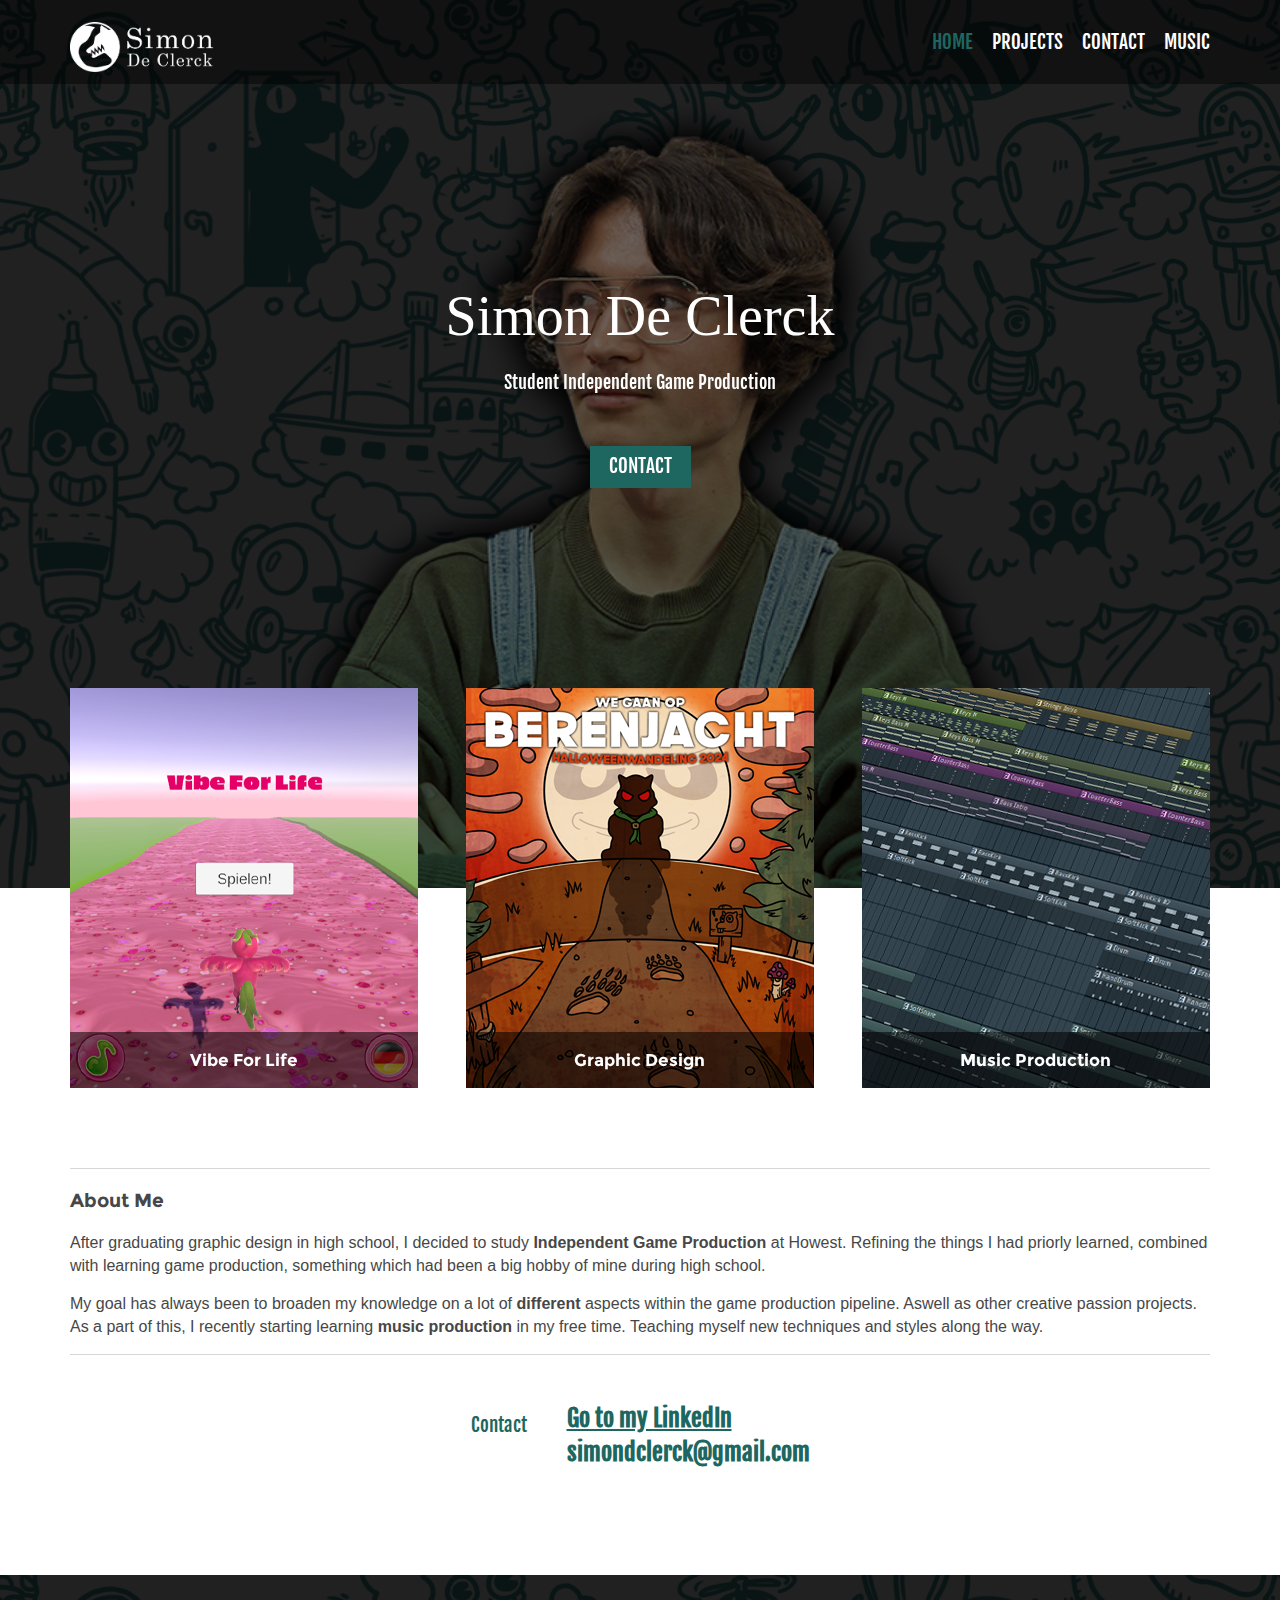
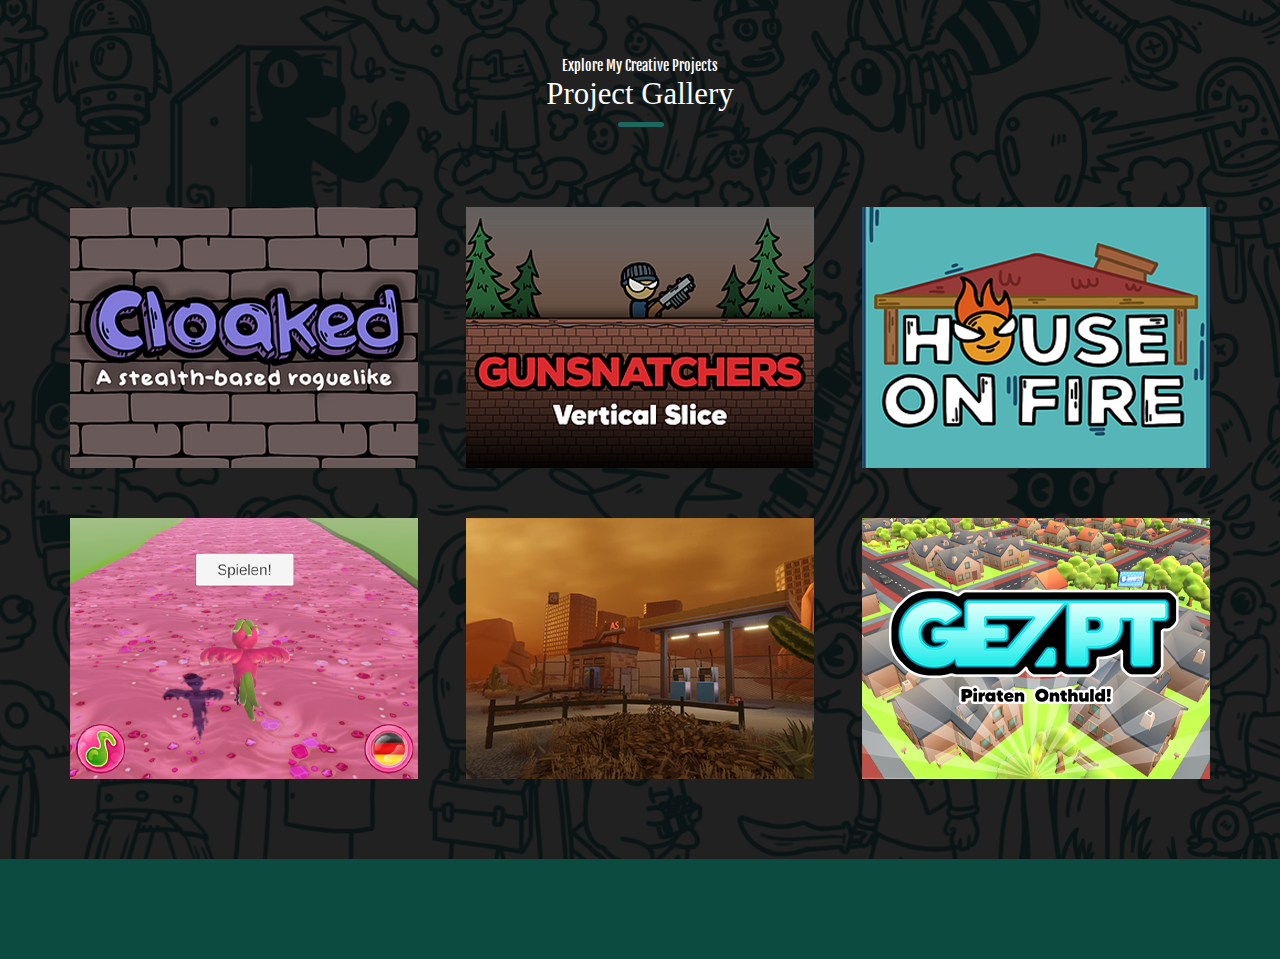
==== index.html @ 90fd7527 "Add files via upload" ====
<!DOCTYPE html>
<!--
Template Name: Nocobot
Author: <a href="https://www.os-templates.com/">OS Templates</a>
Author URI: https://www.os-templates.com/
Copyright: OS-Templates.com
Licence: Free to use under our free template licence terms
Licence URI: https://www.os-templates.com/template-terms
-->
<html lang="en">
<head>
<title>Simon De Clerck</title>
<meta charset="utf-8">
<meta name="viewport" content="width=device-width, initial-scale=1.0, maximum-scale=1.0, user-scalable=no">
<link href="layout/styles/layout.css" rel="stylesheet" type="text/css" media="all">
<link rel="icon" type="image/x-icon" href="images/icon.png">
</head>
<body id="top">
</div>
<!-- Top Background Image Wrapper -->
<div class="bgded" style="background-image:url('images/demo/backgrounds/01.png');"> 
  <!-- ################################################################################################ -->
  <div class="wrapper row1">
    <header id="header" class="hoc clear">
      <div id="logo" class="fl_left"> 
        <!-- ################################################################################################ -->
        <img class="navicon" src="images/nav_icon.png">
        <!-- ################################################################################################ -->
      </div>
      <nav id="mainav" class="fl_right"> 
        <!-- ################################################################################################ -->
        <ul class="clear">
          <li class="active"><a href="index.html">Home</a></li>
          <li><a href="index.html#projects">Projects</a></li>
          <li><a href="index.html#contact">Contact</a></li>
          <li><a href="pages/music.html">Music</a></li>
        </ul>
        <!-- ################################################################################################ -->
      </nav>
    </header>
  </div>
  <!-- ################################################################################################ -->
  <!-- ################################################################################################ -->
  <!-- ################################################################################################ -->
  <div class="picture-frame">
    <img class="picture" src="images/demo/picture.png" alt="">
  </div>
  <div class="overlay">
    <div id="pageintro" class="hoc clear"> 
      <!-- ################################################################################################ -->
      <article>
        <h3 class="heading">Simon De Clerck</h3>
        <p style="font-size: large; font-weight: 500;">Student Independent Game Production</p>
        <footer><a class="btn" href="#contact">Contact</a></footer>
      </article>
      <!-- ################################################################################################ -->
    </div>
  </div>
  <!-- ################################################################################################ -->
</div>
<!-- End Top Background Image Wrapper -->
<!-- ################################################################################################ -->
<!-- ################################################################################################ -->
<!-- ################################################################################################ -->
<div class="wrapper row3">
  <main class="hoc container clear"> 
    <!-- main body -->
    <!-- ################################################################################################ -->
    <section id="introblocks">
      <ul class="nospace group btmspace-80">
        <li class="one_third first">
          <figure><a class="imgover" href="pages/vibe_for_life.html"><img src="images/intro/intro_vibe_for_life.png" alt=""></a>
            <figcaption>
              <h6 class="heading" style="font-family: 'MontserratBold', sans-serif;">Vibe For Life</h6>
              <div>
                <p class="textblock">My groups' current client project where we work for WinForLife.</p>
              </div>
            </figcaption>
          </figure>
        </li>
        <li class="one_third">
          <figure><a class="imgover" href="pages/graphic_design.html"><img src="images/intro/intro_graphic.png" alt=""></a>
            <figcaption>
              <h6 class="heading" style="font-family: 'MontserratBold', sans-serif;">Graphic Design</h6>
              <div>
                <p class="textblock">A collection of work made for my scouts or other free-time creations.</p>
              </div>
            </figcaption>
          </figure>
        </li>
        <li class="one_third">
          <figure><a class="imgover" href="pages/music.html"><img src="images/intro/intro_music_production.png" alt=""></a>
            <figcaption>
              <h6 class="heading" style="font-family: 'MontserratBold', sans-serif;">Music Production</h6>
              <div>
                <p class="textblock">A passion project that has found it's way into game projects.</p>
              </div>
            </figcaption>
          </figure>
        </li>
      </ul>
    </section>
    <!-- ################################################################################################ -->
    <hr class="btmspace-20" id="about">
    <!-- ################################################################################################ -->
    <div style="justify-content: center; align-items: center;">
      <h3>About Me</h3>
      <p class="textblock">After graduating graphic design in high school, I decided to study <strong>Independent Game Production</strong> at Howest. Refining the things I had priorly learned, combined with learning game production, something which had been a big hobby of mine during high school.</p>
      <p class="textblock">My goal has always been to broaden my knowledge on a lot of <strong>different</strong> aspects within the game production pipeline. Aswell as other creative passion projects. As a part of this, I recently starting learning <strong>music production</strong> in my free time. Teaching myself new techniques and styles along the way.</p>
    </div>
    <!-- ################################################################################################ -->
    <hr class="btmspace-20" id="contact">
    <!-- ################################################################################################ -->
    <section class="group">
      <div style="display: flex;justify-content: center; align-items: center;">
        <h6 class="heading"><a>Contact</a></h6>
        <ul>
          <li class="contact_list_item"><a href="https://www.linkedin.com/in/simon-de-clerck-29823b2b0/"><p class="contact_list" style="text-decoration: underline;">Go to my LinkedIn</p></a></li>
          <li class="contact_list_item"><a><p class="contact_list">simondclerck@gmail.com</p></a></li>
        </ul>
      </div>
    </section>
    <!-- ################################################################################################ -->
    <!-- / main body -->
    <div class="clear"></div>
  </main>
</div>
<!-- ################################################################################################ -->
<!-- ################################################################################################ -->
<!-- ################################################################################################ -->
<div class="bgded overlay" style="background-image:url('images/demo/backgrounds/01.png');">
  <figure class="hoc container clear imgroup"> 
    <!-- ################################################################################################ -->
    <figcaption class="sectiontitle">
      <p class="nospace font-xs">Explore My Creative Projects</p>
      <p class="heading underline font-x2" id="projects">Project Gallery</p>
    </figcaption>
    <ul class="nospace group">
      <li class="one_third"><a class="imgover" href="pages/cloaked.html"><img src="images/gallery/gal_cloaked.png" alt=""></a></li>
      <li class="one_third"><a class="imgover" href="pages/gunsnatchers.html"><img src="images/gallery/gal_gunsnatchers.png" alt=""></a></li>
      <li class="one_third"><a class="imgover" href="pages/house_on_fire.html"><img src="images/gallery/gal_house_on_fire.png" alt=""></a></li>
      <li class="one_third"><a class="imgover" href="pages/vibe_for_life.html"><img src="images/gallery/gal_vibe_for_life.png" alt=""></a></li>
      <li class="one_third"><a class="imgover" href="pages/desert.html"><img src="images/gallery/gal_desert.png" alt=""></a></li>
      <li class="one_third"><a class="imgover" href="pages/vife.html"><img src="images/gallery/gal_vife.png" alt=""></a></li>
    </ul>
    <!-- ################################################################################################ -->
  </figure>
  <!-- ################################################################################################ -->
  </section>
</div>
<!-- ################################################################################################ -->
<div class="wrapper coloured">
  <section id="ctdetails" class="hoc clear"> 
    <!-- ################################################################################################ -->
    <ul class="nospace clear">
      <li class="one_quarter first">
      </li>
    </ul>
    <!-- ################################################################################################ -->
  </section>
</div>
<!-- ################################################################################################ -->
<!-- ################################################################################################ -->
<!-- ################################################################################################ -->
<div class="bgded overlay row4" style="background-image:url('images/demo/backgrounds/01.png');">
<!-- ################################################################################################ -->
<!-- ################################################################################################ -->
<!-- ################################################################################################ -->
<a id="backtotop" href="#top"><img src="images/demo/back_to_top.png" alt=""></a>
<!-- JAVASCRIPTS -->
<script src="layout/scripts/jquery.min.js"></script>
<script src="layout/scripts/jquery.backtotop.js"></script>
<script src="layout/scripts/jquery.mobilemenu.js"></script>
</body>
</html>
---- layout/styles/layout.css ----
@charset "utf-8";
/*
Template Name: Nocobot
Author: <a href="https://www.os-templates.com/">OS Templates</a>
Author URI: https://www.os-templates.com/
Copyright: OS-Templates.com
Licence: Free to use under our free template licence terms
Licence URI: https://www.os-templates.com/template-terms
File: Layout CSS
*/
@import url("framework.css");

@font-face {
    font-family: 'FjallaOne';
    src: url('fonts/FjallaOne-Regular.ttf') format('truetype');
    font-weight: normal;
    font-style: normal;
}
@font-face {
    font-family: 'MontserratBold';
    src: url('fonts/Montserrat-Bold.ttf') format('truetype');
    font-weight: normal;
    font-style: normal;
}
@font-face {
    font-family: 'MontserratRegular';
    src: url('fonts/Montserrat-Regular.ttf') format('truetype');
    font-weight: normal;
    font-style: normal;
}


/* Custom
---------------------------------------------------------------------------------------------------------------*/
.imagebox
{
	display: flex;
	flex-wrap: wrap;
}

.imagebox img
{
	margin: 5px;
	height: auto;
}

.icon-row {
    display: flex;
    justify-content: center;
    gap: 30px;
    margin-top: 20px;
  }

  .icon-container {
    display: flex;
    flex-direction: column;
    align-items: center;
    text-align: center;
	width: 50px;
  }

  .icon {
    width: 50px;
    margin-bottom: 5px;
  }

  .icon img
  {
	width: 100%;
	height: auto;
  }

  .icon-text {
    font-size: 14px;
    color: #555;
  }

.contact_list_item
{
	list-style-type: none;
}


.contact_list
{
	font-weight:800;
	font-size:24px;
	line-height:10px;
}

p, a, li
{
	font-family: 'FjallaOne', sans-serif;
	font-size: 14pt;
}

h1, h2, h3
{
	font-family: 'MontserratBold', sans-serif;
	font-size: 14pt;
}
.picture-frame
{
	position: fixed;   
    top: 100;
    left: 0;
    width: 100vw;  
    height: 100vh;
    display: flex;   
    align-items: center; 
    justify-content: center;
    overflow: hidden;
}

.picture
{
	height: 100%;
	z-index: 0;
	position: absolute;
}

.textblock
{
	font-family: sans-serif;
	font-size: 12pt;
}

.textblockheavy
{
	font-family: sans-serif;
	font-weight: bold;
	font-size: 12pt;
	color:hsl(170, 72%, 17%);
}

.top-banner
{
	width: 100%;
	height: auto;
}

.top-banner img
{
	width: 100%;
	height: auto;
}

.navicon
{
	height: 50px;
	width: auto;
}


/* Rows
--------------------------------------------------------------------------------------------------------------- */
.row0, .row0 a{}
.row1, .row1 a{}
.row2, .row2 a{}
.row3, .row3 a{}
.row4, .row4 a{}
.row5, .row5 a{}


/* Top Bar
--------------------------------------------------------------------------------------------------------------- */
#topbar{padding:20px 0; font-size:.8rem; text-transform:uppercase;}

#topbar ul li{display:inline-block; margin-right:15px;}
#topbar ul li:last-child{margin-right:0; padding-right:0; border-right:none;}
#topbar i{line-height:normal;}
#topbar > div:nth-of-type(2) i{font-size:1rem;}

/* Search Form */
#topbar #searchform{position:relative; line-height:1; z-index:9999;}
#topbar #searchform::after{display:block; height:18px; line-height:18px; padding:0; font-weight:900; font-size:1rem; content:"\f002"/* fa-search */;}
#topbar #searchform:hover::after, #topbar #searchform button{cursor:pointer;}
#topbar #searchform > div{position:absolute; top:18px; right:0; width:280px; visibility:hidden; opacity:0/* Required for transition effect */;}
#topbar #searchform:hover > div{visibility:visible; opacity:1/* Required for transition effect */;}
#topbar #searchform form{display:block; position:relative;}
#topbar #searchform form *{border:none;}
#topbar #searchform input{display:block; width:100%; height:36px; padding:8px 40px 8px 10px; font-size:1rem;}
#topbar #searchform ::placeholder{text-transform:capitalize;}
#topbar #searchform button{display:block; position:absolute; top:3px; right:2px; height:30px; font-size:16px; line-height:1;}


/* Header
--------------------------------------------------------------------------------------------------------------- */
#header{}

#header #logo{margin:22px 0 0 0;}
#header #logo h1{margin:0; padding:0; font-size:2.2rem;}


/* Page Intro
--------------------------------------------------------------------------------------------------------------- */
#pageintro{padding:200px 0 400px;}/* 400px => 200px for #introblocks negative margin */

#pageintro article, #pageintro article p{display:block; max-width:75%; margin:0 auto; text-align:center;}
#pageintro article p{max-width:65%; line-height:2rem;}
#pageintro .heading{margin-bottom:20px; font-size:4rem;}
#pageintro footer{margin-top:50px;}


/* Content Area
--------------------------------------------------------------------------------------------------------------- */
.container{padding:80px 0;}

/* Content */
.container .content{}

.sectiontitle{display:block; max-width:55%; margin:0 auto 80px; text-align:center;}
.sectiontitle *{margin:0;}

/* Introblocks - x3 */
#introblocks{display:block; position:relative; margin:-280px 0 0 0; z-index:1; text-align:center;}/* 280px => 200px + container padding */
#introblocks figure{display:block; position:relative; max-width:348px; text-align:center;}
#introblocks figure figcaption{display:block; position:absolute; bottom:0; width:100%; padding:0 20px;}
#introblocks figure figcaption *{margin:0; padding:0;}
#introblocks figure figcaption div{max-height:0; overflow:hidden; transition:max-height .6s cubic-bezier(0, 1, 0, 1) -.1s;}
#introblocks figure:hover figcaption div{max-height:1200px; transition-timing-function:cubic-bezier(0.5, 0, 1, 0); transition-delay:0s;}
#introblocks figure figcaption .heading{padding:20px 0; font-size:1.2rem; font-weight:700; line-height:1;}
#introblocks figure figcaption div p{padding:0 0 20px 0;}

/* Image Group */
.imgroup{}
.imgroup li{margin-bottom:50px;}
.imgroup li:nth-last-child(-n+3){margin-bottom:0;}/* Removes bottom margin from the last three items - margin is restored in the media queries when items stack */
.imgroup li:nth-child(3n+1){margin-left:0; clear:left;}/* Removes the need to add class="first" */

/* Team Members */
.team{}
.team li:last-child{margin-bottom:0;}/* Used when elements stack in small viewports */
.team figure{display:block; text-align:center;}
.team figure *{margin:0; padding:0;}
.team figure a{}
.team figure img{}
.team figure figcaption{padding:20px 10px; line-height:1;}
.team figure strong{display:block; margin-bottom:8px; font-size:1.4rem; font-weight:400;}
.team figure em{display:block; font-style:normal; font-size:.8rem;}

/* Client Logos */
.clients{text-align:center;}
.clients li{margin-bottom:20px;}
.clients li:nth-last-child(-n+4){margin-bottom:0;}/* Removes bottom margin from the last four items - margin is restored in the media queries when items stack */
.clients li:nth-child(4n+1){margin-left:0; clear:left;}/* Removes the need to add class="first" */

/* Testimonials */
#testimonials{text-align:center;}
#testimonials li:last-child{margin-bottom:0;}/* Used when elements stack in smaller viewports */
#testimonials blockquote{max-width:80%; margin:0 auto 30px; padding:20px; line-height:2rem; font-size:1.2rem;}
#testimonials blockquote::before{top:10px; left:10px;}
#testimonials blockquote::after{display:block; position:absolute; bottom:-15px; left:50%; margin-left:-15px; width:0; height:0; content:""; border:15px solid transparent; border-bottom:none;}
#testimonials figure{}
#testimonials figure *{margin:0; line-height:1;}
#testimonials figure img{margin:0 0 15px 0;}
#testimonials figcaption .heading{font-size:1.2rem; font-weight:700;}
#testimonials figcaption em{font-size:.8rem;}

/* Latest - Blog posts etc. */
#latest{}
#latest > li:last-child{margin-bottom:0;}/* Used when elements stack in small viewports */
#latest article{}
#latest article figure{}
#latest article figure img{}
#latest article .meta{display:block; margin:0 0 30px 0; padding:5px 10px;}
#latest article .meta li{display:block; float:left; width:50%; font-size:.8rem;}
#latest article .meta li:last-child{text-align:right;}
#latest article .meta li i{margin-right:5px;}
#latest article .excerpt{position:relative; margin:0 0 30px 0; padding:0 0 0 65px;}
#latest article .excerpt .heading{margin:0 0 15px 0; font-size:1.2rem;}
#latest article .excerpt time{display:block; position:absolute; top:0; left:0; width:54px;}
#latest article .excerpt time *{display:block; margin:0; padding:0; text-align:center; text-transform:uppercase; font-style:normal; line-height:1;}
#latest article .excerpt time strong{padding:12px 0; font-size:18px; border-bottom:1px solid; opacity:.5;}
#latest article .excerpt time em{padding:8px 0;}
#latest article .excerpt p{margin:0; padding:0;}
#latest article footer{text-align:right;}

/* Comments */
#comments ul{margin:0 0 40px 0; padding:0; list-style:none;}
#comments li{margin:0 0 10px 0; padding:15px;}
#comments .avatar{float:right; margin:0 0 10px 10px; padding:3px; border:1px solid;}
#comments address{font-weight:bold;}
#comments time{font-size:smaller;}
#comments .comcont{display:block; margin:0; padding:0;}
#comments .comcont p{margin:10px 5px 10px 0; padding:0;}

#comments form{display:block; width:100%;}
#comments input, #comments textarea{width:100%; padding:10px; border:1px solid;}
#comments textarea{overflow:auto;}
#comments div{margin-bottom:15px;}
#comments input[type="submit"], #comments input[type="reset"]{display:inline-block; width:auto; min-width:150px; margin:0; padding:8px 5px; cursor:pointer;}

/* Sidebar */
.container .sidebar{}

.sidebar .sdb_holder{margin-bottom:50px;}
.sidebar .sdb_holder:last-child{margin-bottom:0;}


/* Contact Details
--------------------------------------------------------------------------------------------------------------- */
#ctdetails{padding:50px 0;}
#ctdetails ul{}
#ctdetails ul li{}
#ctdetails ul li div{position:relative; min-height:45px; padding:0 0 0 60px; line-height:1;}
#ctdetails ul li div i{position:absolute; top:0; left:0; width:45px; height:45px; line-height:43px; font-size:16px; text-align:center; border:1px solid; border-radius:50%;}
#ctdetails ul li div span{display:block; padding:4px 0 0 0;}
#ctdetails ul li div strong{display:block; margin:0 0 8px 0; text-transform:capitalize;}


/* Footer
--------------------------------------------------------------------------------------------------------------- */
#footer{padding:80px 0;}

#footer .heading{margin-bottom:50px; font-size:1.2rem;}

#footer input, #footer button{border:1px solid;}
#footer input{display:block; width:100%; padding:8px;}
#footer button{padding:8px 18px 10px; text-transform:uppercase; font-weight:400; cursor:pointer;}

#footer .linklist li{display:block; margin-bottom:15px; padding:0 0 15px 0; border-bottom:1px solid;}
#footer .linklist li:last-child{margin:0; padding:0; border:none;}
#footer .linklist li::before, #footer .linklist li::after{display:table; content:"";}
#footer .linklist li, #footer .linklist li::after{clear:both;}

#footer .contact{}
#footer .contact.linklist li, #footer .contact.linklist li:last-child{position:relative; padding-left:40px;}
#footer .contact li *{margin:0; padding:0; line-height:1.6;}
#footer .contact li i{display:block; position:absolute; top:0; left:0; width:30px; font-size:16px; text-align:center;}

#footer .latestimg{}
#footer .latestimg > li{display:inline-block; float:left; width:30%; margin:0 0 5% 5%;}
#footer .latestimg > li:nth-last-child(-n+3){margin-bottom:0;}/* Removes bottom margin from the last three items - margin is restored in the media queries when items stack */
#footer .latestimg > li:nth-child(3n+1){margin-left:0; clear:left;}/* Removes the need to add class="first" */
#footer .latestimg > li img{width:100%;}/* Force the image to resize to take the full space - may have to be changed for tablets, depends on personal preference */
#footer .latestimg > li a.imgover{display:block;}


/* Copyright
--------------------------------------------------------------------------------------------------------------- */
#copyright{padding:20px 0;}
#copyright *{margin:0; padding:0;}


/* Transition Fade
This gives a smooth transition to "ALL" elements used in the layout - other than the navigation form used in mobile devices
If you don't want it to fade all elements, you have to list the ones you want to be faded individually
Delete it completely to stop fading
--------------------------------------------------------------------------------------------------------------- */
*, *::before, *::after{transition:all .3s ease-in-out;}
#mainav form *{transition:none !important;}


/* ------------------------------------------------------------------------------------------------------------ */
/* ------------------------------------------------------------------------------------------------------------ */
/* ------------------------------------------------------------------------------------------------------------ */
/* ------------------------------------------------------------------------------------------------------------ */
/* ------------------------------------------------------------------------------------------------------------ */


/* Navigation
--------------------------------------------------------------------------------------------------------------- */
nav ul, nav ol{margin:0; padding:0; list-style:none;}

#mainav, #breadcrumb, .sidebar nav{line-height:normal;}
#mainav .drop::after, #mainav li li .drop::after, #breadcrumb li a::after, .sidebar nav a::after{position:absolute; font-weight:900; font-size:10px; line-height:10px;}

/* Top Navigation */
#mainav{}
#mainav ul{text-transform:uppercase;}
#mainav ul ul{position:absolute; width:180px; text-transform:none; z-index:9999;}
#mainav ul ul ul{left:180px; top:0;}
#mainav li{display:inline-block; position:relative; margin:0 15px 0 0; padding:0;}
#mainav li:last-child{margin-right:0;}
#mainav li li{width:100%; margin:0;}
#mainav li a{display:block; padding:30px 0;}
#mainav li li a{border:solid; border-width:0 0 1px 0;}
#mainav .drop{padding-left:15px;}
#mainav li li a, #mainav li li .drop{display:block; margin:0; padding:10px 15px;}
#mainav .drop::after, #mainav li li .drop::after{content:"\f0d7";}
#mainav .drop::after{top:35px; left:5px;}
#mainav li li .drop::after{top:15px; left:5px;}
#mainav ul ul{visibility:hidden; opacity:0;}
#mainav ul li:hover > ul{visibility:visible; opacity:1;}

#mainav form{display:none; width:100%; margin:0; padding:0;}
#mainav form select, #mainav form select option{display:block; cursor:pointer; outline:none;}
#mainav form select{width:100%; padding:5px; border:none;}
#mainav form select option{margin:5px; padding:0; border:none;}

/* Breadcrumb */
#breadcrumb{padding:150px 0 30px;}
#breadcrumb ul{margin:0; padding:0; list-style:none; text-transform:uppercase;}
#breadcrumb li{display:inline-block; margin:0 6px 0 0; padding:0;}
#breadcrumb li a{display:block; position:relative; margin:0; padding:0 12px 0 0; font-size:12px;}
#breadcrumb li a::after{top:4px; right:0; content:"\f0da";}
#breadcrumb li:last-child a{margin:0; padding:0;}
#breadcrumb li:last-child a::after{display:none;}
#breadcrumb .heading{margin:0; font-size:2rem;}

/* Sidebar Navigation */
.sidebar nav{display:block; width:100%;}
.sidebar nav li{margin:0 0 3px 0; padding:0;}
.sidebar nav a{display:block; position:relative; margin:0; padding:5px 10px 5px 15px; text-decoration:none; border:solid; border-width:0 0 1px 0;}
.sidebar nav a::after{top:10px; left:5px; content:"\f0da";}
.sidebar nav ul ul a{padding-left:35px;}
.sidebar nav ul ul a::after{left:25px;}
.sidebar nav ul ul ul a{padding-left:55px;}
.sidebar nav ul ul ul a::after{left:45px;}

/* Pagination */
.pagination{display:block; width:100%; text-align:center; clear:both;}
.pagination li{display:inline-block; margin:0 2px 0 0;}
.pagination li:last-child{margin-right:0;}
.pagination a, .pagination strong{display:block; padding:8px 11px; border:1px solid; background-clip:padding-box; font-weight:normal;}

/* Back to Top */
#backtotop{z-index:999; display:inline-block; position:fixed; visibility:hidden; bottom:20px; right:20px; width:36px; height:36px; line-height:36px; font-size:16px; text-align:center; opacity:.2;}
#backtotop i{display:block; width:100%; height:100%; line-height:inherit;}
#backtotop.visible{visibility:visible; opacity:.5;}
#backtotop:hover{opacity:1;}


/* Tables
--------------------------------------------------------------------------------------------------------------- */
table, th, td{border:1px solid; border-collapse:collapse; vertical-align:top;}
table, th{table-layout:auto;}
table{width:100%; margin-bottom:15px;}
th, td{padding:5px 8px;}
td{border-width:0 1px;}


/* Gallery
--------------------------------------------------------------------------------------------------------------- */
#gallery{display:block; width:100%; margin-bottom:50px;}
#gallery figure figcaption{display:block; width:100%; clear:both;}
#gallery li{margin-bottom:30px;}


/* ------------------------------------------------------------------------------------------------------------ */
/* ------------------------------------------------------------------------------------------------------------ */
/* ------------------------------------------------------------------------------------------------------------ */
/* ------------------------------------------------------------------------------------------------------------ */
/* ------------------------------------------------------------------------------------------------------------ */


/* Colours
--------------------------------------------------------------------------------------------------------------- */
body{color:#A5A6AA; background-color:#161C21;}
a{color:hsl(175, 55%, 26%);}
a:active, a:focus{background:transparent !important;}/* IE10 + 11 Bugfix - prevents grey background */
hr, .borderedbox{border-color:#D7D7D7;}
label span{color:#FF0000; background-color:inherit;}
input:focus, textarea:focus, *:required:focus{border-color:hsl(175, 55%, 26%) !important;}

.overlay{color:#FFFFFF; background-color:inherit;}
.overlay::after{color:inherit; background-color:rgba(0,0,0,.55);}
.overlay.light{color:#474747;}
.overlay.light::after{background-color:rgba(255,255,255,.7);}

.coloured{color:#FFFFFF; background-color:hsl(170, 72%, 17%);}
.coloured .btn, .coloured .btn.inverse:hover{color:#FFFFFF; background-color:#161C21; border-color:#161C21;}

.btn, .btn.inverse:hover{color:#FFFFFF; background-color:#1e6761; border-color:hsl(175, 55%, 26%);}
.btn:hover, .btn.inverse{color:inherit; background-color:transparent; border-color:inherit;}

.imgover:hover::before{background-color:hsla(170, 72%, 17%, 0.329);/* hsl(175, 55%, 26%) */}
.imgover, .imgover:hover::after{color:#FFFFFF;}

.heading.underline::after{background-color:hsl(175, 55%, 26%);}


/* Rows */
.row0{color:#FFFFFF; background-color:#161C21;}
.row1{color:#FFFFFF; background-color:rgba(0,0,0,.75);}
.row2{color:#474747; background-color:#F4F4F4;}
.row3{color:#474747; background-color:#FFFFFF;}
.row4{color:#A5A6AA; background-color:#000000;}
.row5, .row5 a{color:#A5A6AA; background-color:#161C21;}


/* Top Bar */
#topbar #searchform{color:hsl(175, 55%, 26%);}
#topbar #searchform:hover{}
#topbar #searchform input{color:#FFFFFF; background:hsl(170, 72%, 17%);}
#topbar #searchform button{color:#FFFFFF; background:transparent;}


/* Header */
#header #logo h1 a{color:inherit;}


/* Page Intro */
#pageintro{color:#FFFFFF;}


/* Content Area */
#introblocks figure figcaption{color:#FFFFFF; background-color:rgba(0,0,0,.55);}

.imgroup article a{color:inherit;}
.imgroup article:hover a{color:hsl(175, 55%, 26%);}

.team figure{box-shadow:0px 0px 15px rgba(0,0,0,.1);}
.team figure:hover{color:#FFFFFF; background-color:#hsl(175, 55%, 26%);}

#testimonials blockquote{color:#FFFFFF; background-color:rgba(255,255,255,.5);}
#testimonials blockquote::before{color:rgba(0,0,0,.2);}
#testimonials blockquote::after{border-top-color:rgba(255,255,255,.5);}
#testimonials:hover blockquote{color:#474747; background-color:rgba(255,255,255,1);}
#testimonials:hover blockquote::before{color:rgba(0,0,0,.05);}
#testimonials:hover blockquote::after{border-top-color:rgba(255,255,255,1);}


/* Latest */
#latest article .meta, #latest article .meta *{color:#FFFFFF; background-color:#161C21;}
#latest article .excerpt time{color:#474747; background-color:#F3F3F3;}
#latest article .excerpt time strong{border-color:rgba(0,0,0,.2);}


/* Contact Details */
#ctdetails ul li div a{color:#FFFFFF;}
#ctdetails ul li div a i{color:rgba(255,255,255,.5); border-color:rgba(255,255,255,.5);}
#ctdetails ul li div:hover a i{color:inherit; border-color:rgba(255,255,255,1);}
#ctdetails ul li div strong{color:#FFFFFF;}


/* Footer */
#footer .heading{color:#FFFFFF;}
#footer hr, #footer .borderedbox, #footer .linklist li{border-color:rgba(255,255,255,.1);}

#footer input, #footer button{border-color:transparent;}
#footer input{color:#474747; background-color:rgba(255,255,255,1);}
#footer input:focus{border-color:hsl(175, 55%, 26%);}
#footer button{color:#FFFFFF; background-color:hsl(175, 55%, 26%);}
#footer button:hover{color:inherit; background-color:transparent; border-color:inherit;}


/* Navigation */
#mainav{}
#mainav li a{color:inherit;}
#mainav .active a, #mainav a:hover, #mainav li:hover > a{color:hsl(175, 55%, 26%); background-color:inherit;}
#mainav li li a, #mainav .active li a{color:#FFFFFF; background-color:hsl(175, 55%, 26%);/* hsl(175, 55%, 26%) */ border-color:hsl(175, 55%, 26%);}
#mainav li li:hover > a, #mainav .active .active > a{color:#FFFFFF; background-color:hsl(175, 55%, 26%);}
#mainav form select{color:#474747; background-color:#FFFFFF;}

#breadcrumb a{color:inherit; background-color:inherit;}
#breadcrumb li:last-child a{color:hsl(175, 55%, 26%);}

.container .sidebar nav a{color:inherit; border-color:#D7D7D7;}
.container .sidebar nav a:hover{color:hsl(175, 55%, 26%);}

.pagination a, .pagination strong{border-color:#D7D7D7;}
.pagination .current *{color:#FFFFFF; background-color:hsl(175, 55%, 26%);}

#backtotop{color:#FFFFFF; background-color:hsl(175, 55%, 26%);}


/* Tables + Comments */
table, th, td, #comments .avatar, #comments input, #comments textarea{border-color:#D7D7D7;}
th{color:#FFFFFF; background-color:#373737;}
tr, #comments li, #comments input[type="submit"], #comments input[type="reset"]{color:inherit; background-color:#FBFBFB;}
tr:nth-child(even), #comments li:nth-child(even){color:inherit; background-color:#F7F7F7;}
table a, #comments a{background-color:inherit;}


/* ------------------------------------------------------------------------------------------------------------ */
/* ------------------------------------------------------------------------------------------------------------ */
/* ------------------------------------------------------------------------------------------------------------ */
/* ------------------------------------------------------------------------------------------------------------ */
/* ------------------------------------------------------------------------------------------------------------ */


/* Media Queries
--------------------------------------------------------------------------------------------------------------- */
@-ms-viewport{width:device-width;}


/* Max Wrapper Width - Laptop, Desktop etc.
--------------------------------------------------------------------------------------------------------------- */
@media screen and (min-width:1140px){
	.hoc{max-width:1140px;}
}

@media screen and (min-width:978px) and (max-width:1140px){
	.hoc{max-width:95%;}
}


/* Mobile Devices
--------------------------------------------------------------------------------------------------------------- */
@media screen and (max-width:978px){
	.hoc{max-width:90%;}

	#topbar{}

	#header{padding:30px 0;}
	#header #logo{margin-top:0;}

	#mainav{}
	#mainav ul{display:none;}
	#mainav form{display:block; margin-top:2px;}

	#breadcrumb{}

	.container{}
	#comments input[type="reset"]{margin-top:10px;}
	.pagination li{display:inline-block; margin:0 5px 5px 0;}

	#footer{}

	#copyright{}
	#copyright p:first-of-type{margin-bottom:10px;}
}

@media screen and (max-width:750px){
	.imgl, .imgr{display:inline-block; float:none; margin:0 0 10px 0;}
	.fl_left, .fl_right{display:block; float:none;}
	.group .group > *:last-child, .clear .clear > *:last-child, .clear .group > *:last-child, .group .clear > *:last-child{margin-bottom:0;}/* Experimental - Needs more testing in different situations, stops double margin when stacking */
	.one_half, .one_third, .two_third, .one_quarter, .two_quarter, .three_quarter{display:block; float:none; width:auto; margin:0 0 30px 0;}

	#topbar{text-align:center;}
	#topbar > div:first-of-type ul{margin:0 0 10px 0;}
	#topbar #searchform{display:none;}/* This is personal preference - remove if not required */

	#header{text-align:center;}
	#header #logo{margin:0 0 15px 0;}

	#pageintro article, #pageintro article p{max-width:none;}
	#pageintro .heading{font-size:2rem;}

	.sectiontitle{max-width:none;}
	
	#introblocks > ul{margin:0 auto 80px;}
	#introblocks > ul, #latest article{max-width:348px;}/* Restrict the width to the one_third grid element */
	.team figure{max-width:300px;}/* Restrict the width to the image width */
	#introblocks > ul > li, .imgroup li:nth-last-child(-n+3){margin-bottom:50px;}
	.clients li:nth-last-child(-n+4){margin-bottom:20px;}
	#introblocks > ul > li:last-child, .imgroup li:last-child, .clients li:last-child{margin-bottom:0;}

	#footer{padding-bottom:50px;}/* Not needed - just looks better */
	#footer .latestimg > li, #footer .latestimg > li:nth-last-child(-n+3){display:inline-block; float:none; width:auto; margin:0 5% 5% 0;}
	#footer .latestimg > li:last-child{margin-bottom:0;}
	#footer .latestimg > li img{width:auto;}
}

@media screen and (max-width:450px){
	#topbar > div:first-of-type ul li{display:block; margin:0;}

	#latest article .excerpt{padding:0;}
	#latest article .excerpt time{display:none;}
	#latest article footer{text-align:left;}
}

/* Other
--------------------------------------------------------------------------------------------------------------- */
@media screen and (max-width:650px){
	.scrollable{display:block; width:100%; margin:0 0 30px 0; padding:0 0 15px 0; overflow:auto; overflow-x:scroll;}
	.scrollable table{margin:0; padding:0; white-space:nowrap;}

	.inline li{display:block; margin-bottom:10px;}
	.pushright li{margin-right:0;}

	.font-x2{font-size:1.6rem;}
	.font-x3{font-size:1.8rem;}
}
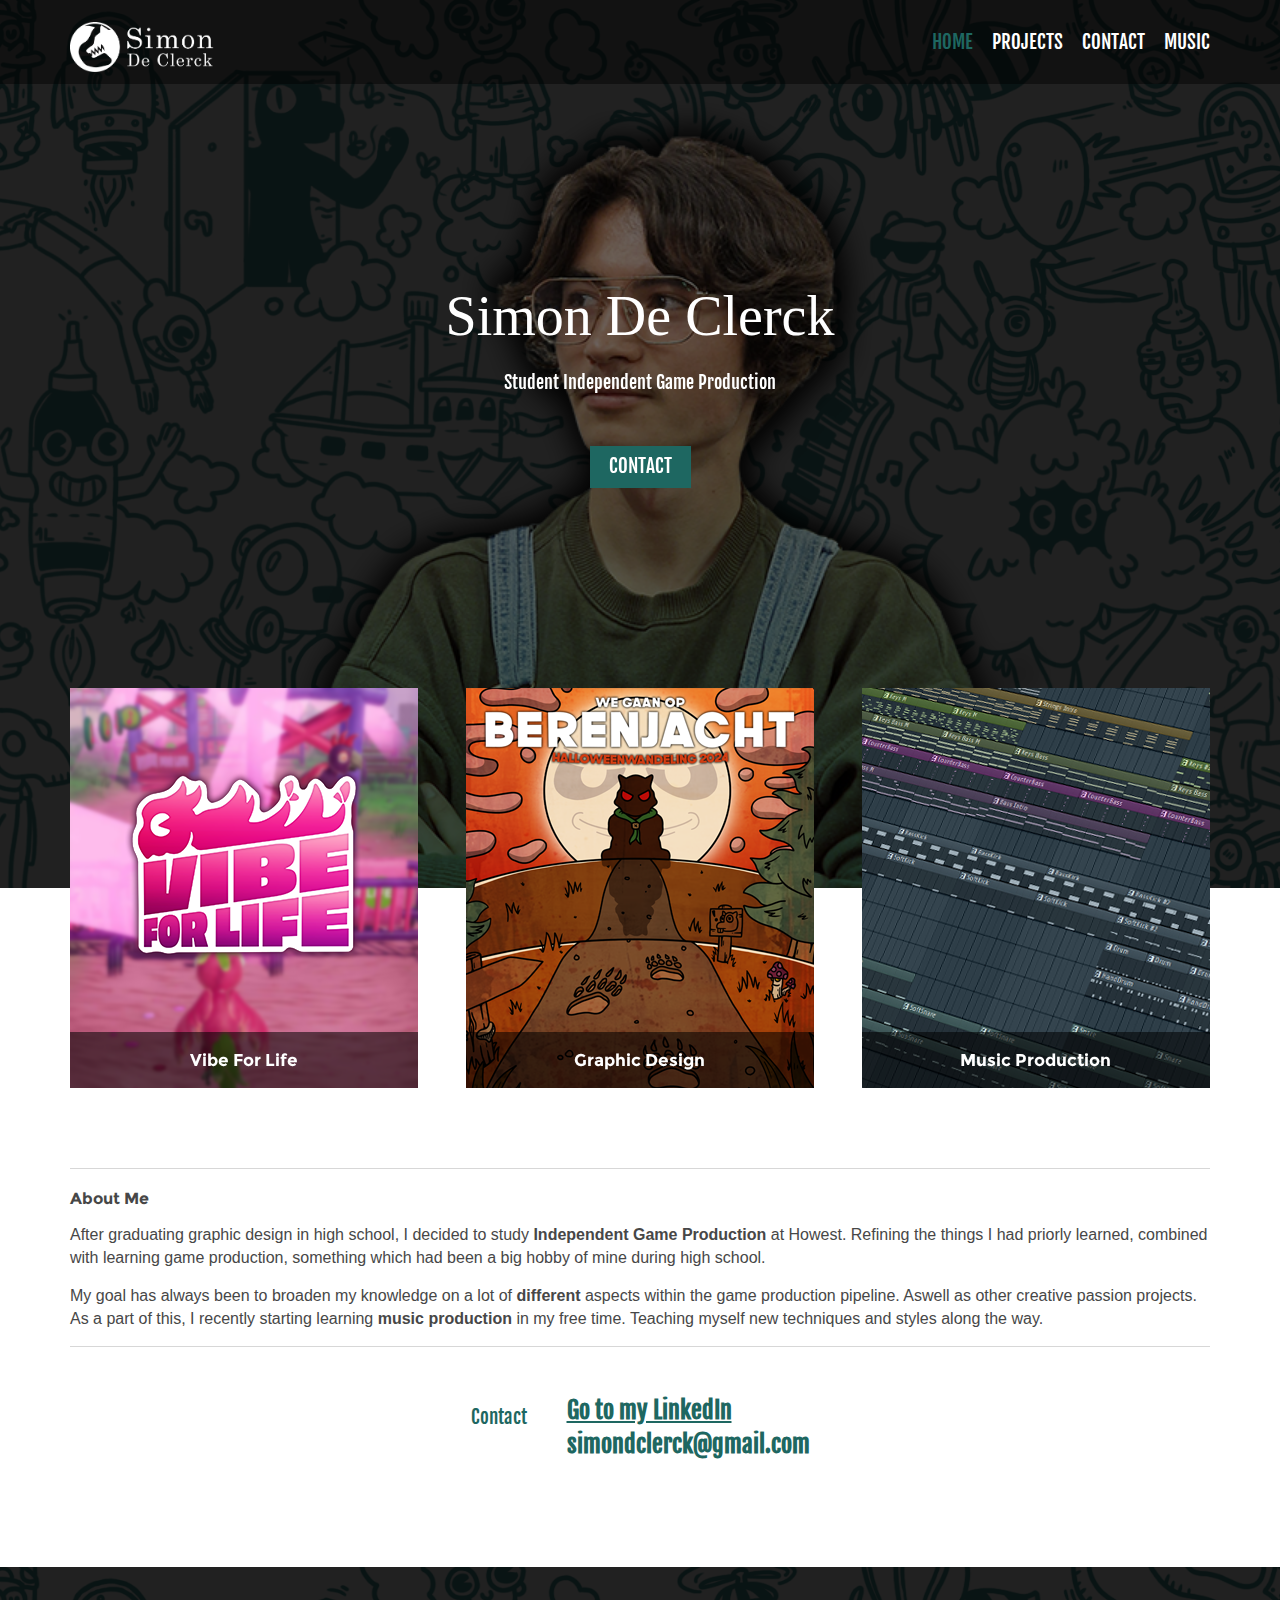
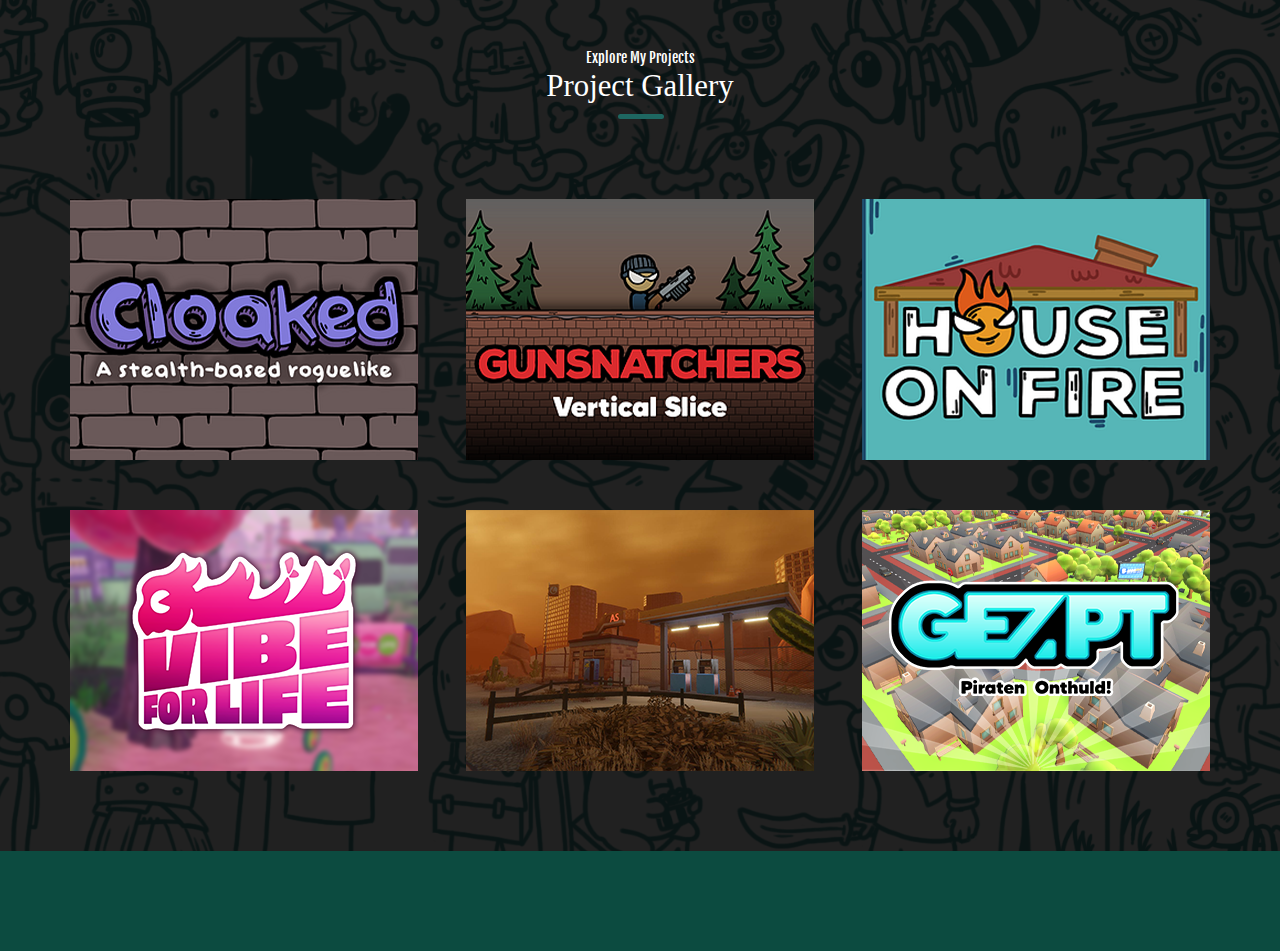
==== commit f3459f92: "Update index.html" ====
--- a/index.html
+++ b/index.html
@@ -132,7 +132,7 @@
   <figure class="hoc container clear imgroup"> 
     <!-- ################################################################################################ -->
     <figcaption class="sectiontitle">
-      <p class="nospace font-xs">Explore My Creative Projects</p>
+      <p class="nospace font-xs">Explore My Projects</p>
       <p class="heading underline font-x2" id="projects">Project Gallery</p>
     </figcaption>
     <ul class="nospace group">
@@ -172,4 +172,4 @@
 <script src="layout/scripts/jquery.backtotop.js"></script>
 <script src="layout/scripts/jquery.mobilemenu.js"></script>
 </body>
-</html>+</html>
--- a/layout/styles/layout.css
+++ b/layout/styles/layout.css
@@ -94,11 +94,20 @@
 	font-size: 14pt;
 }
 
-h1, h2, h3
+h1, h2
 {
 	font-family: 'MontserratBold', sans-serif;
 	font-size: 14pt;
 }
+
+h3
+{
+	font-family: 'MontserratBold', sans-serif;
+	font-size: 12pt;
+	margin-bottom: 2px;
+	margin-top: 5px;
+}
+
 .picture-frame
 {
 	position: fixed;   
@@ -663,4 +672,4 @@
 
 	.font-x2{font-size:1.6rem;}
 	.font-x3{font-size:1.8rem;}
-}+}
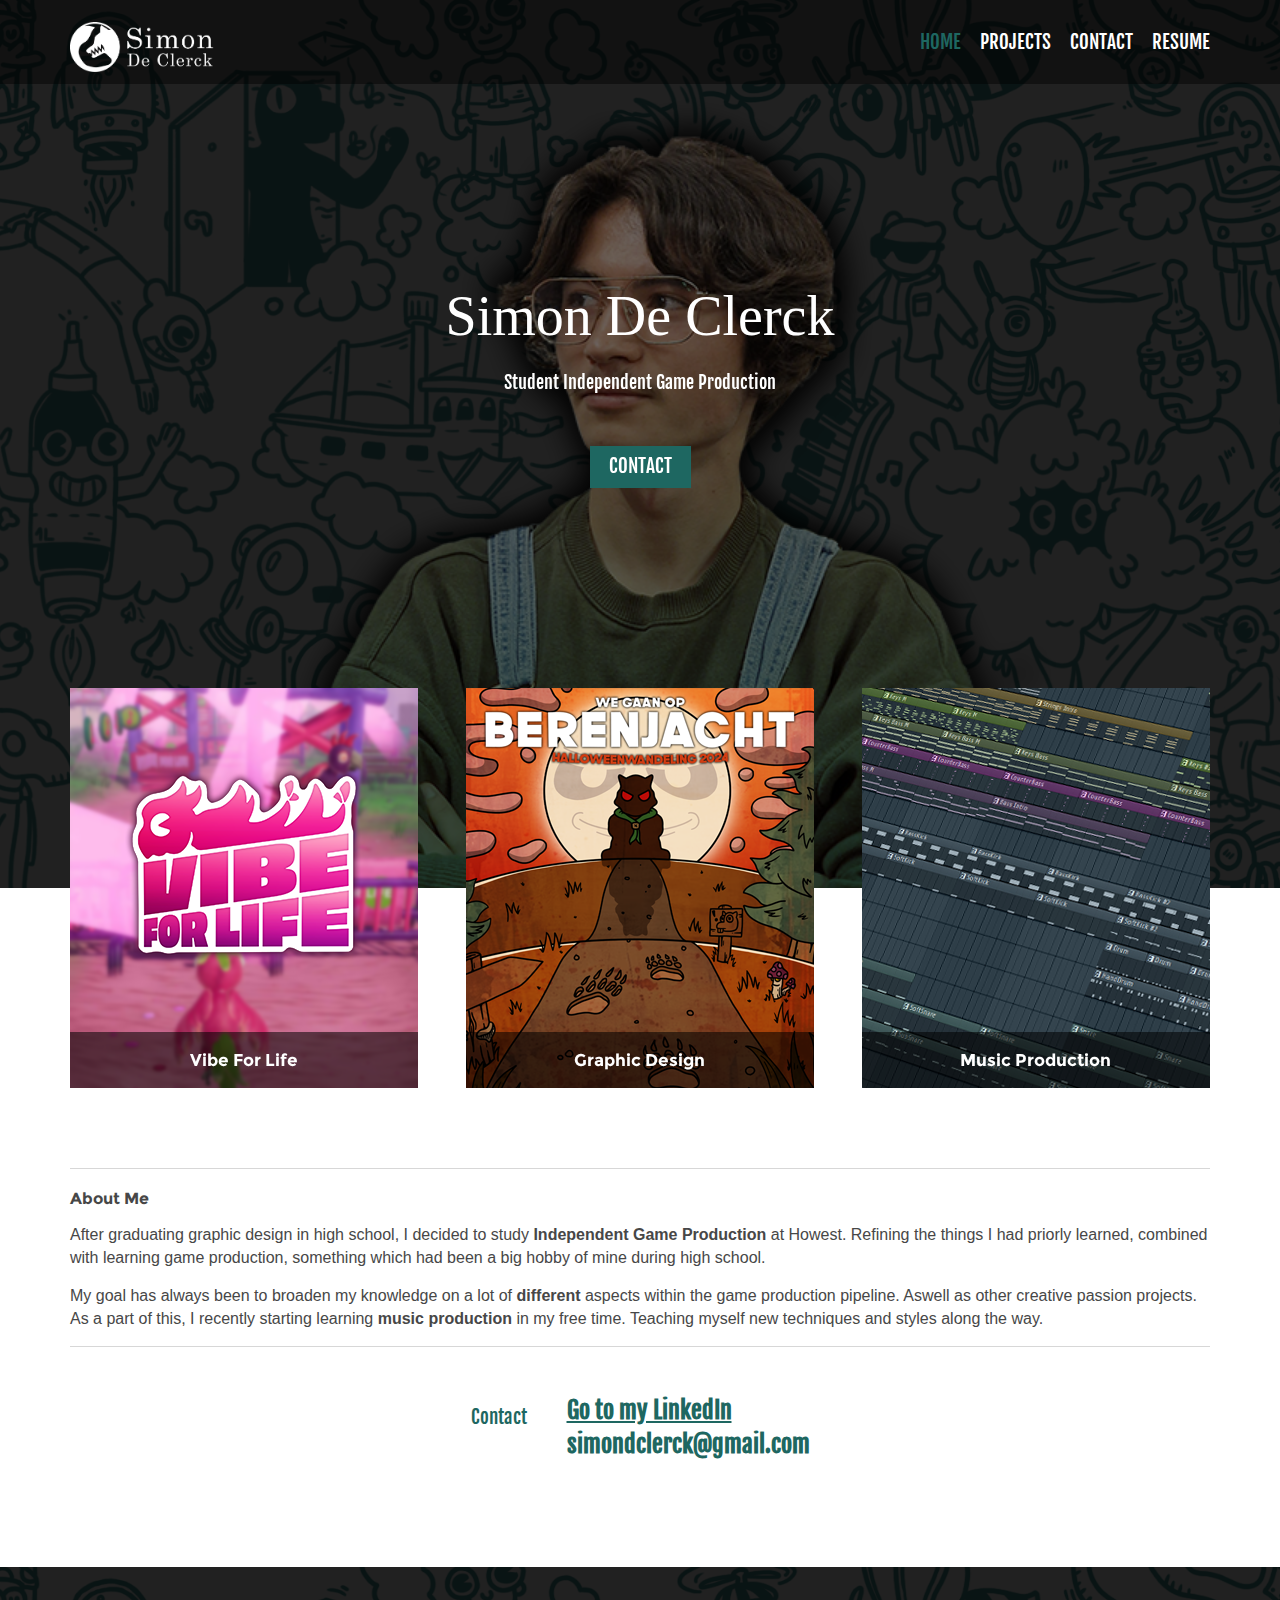
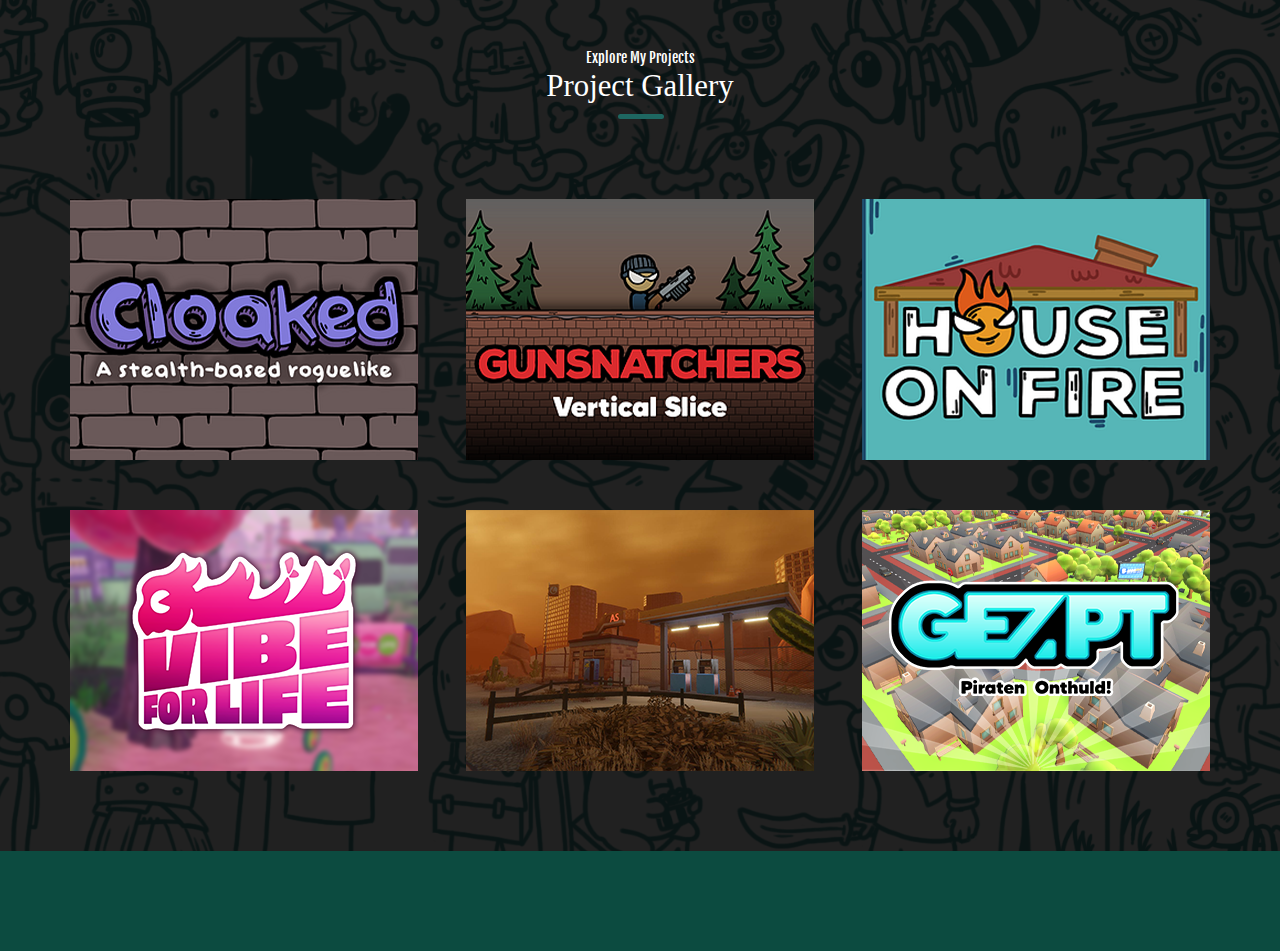
==== commit 4f2801f2: "Update index.html" ====
--- a/index.html
+++ b/index.html
@@ -33,7 +33,7 @@
           <li class="active"><a href="index.html">Home</a></li>
           <li><a href="index.html#projects">Projects</a></li>
           <li><a href="index.html#contact">Contact</a></li>
-          <li><a href="pages/music.html">Music</a></li>
+          <li><a href="pages/resume.pdf">Resume</a></li>
         </ul>
         <!-- ################################################################################################ -->
       </nav>
